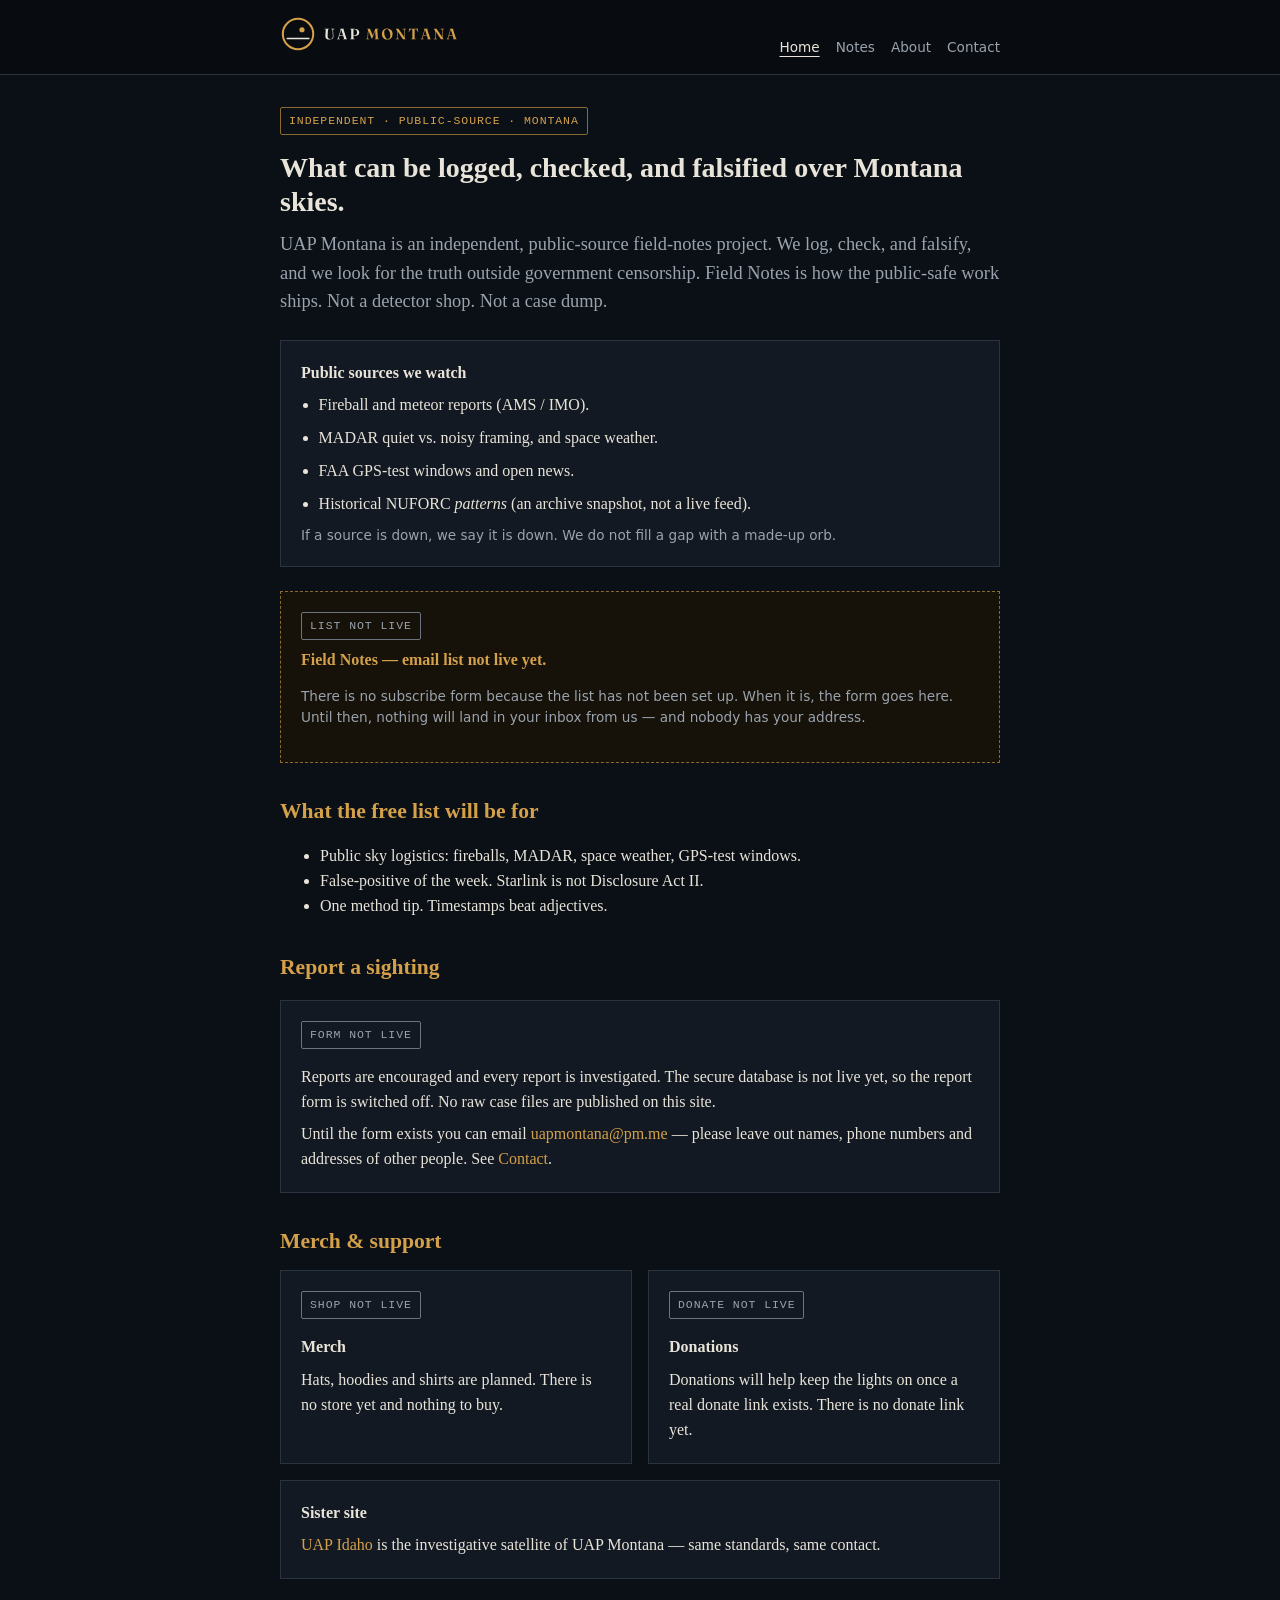
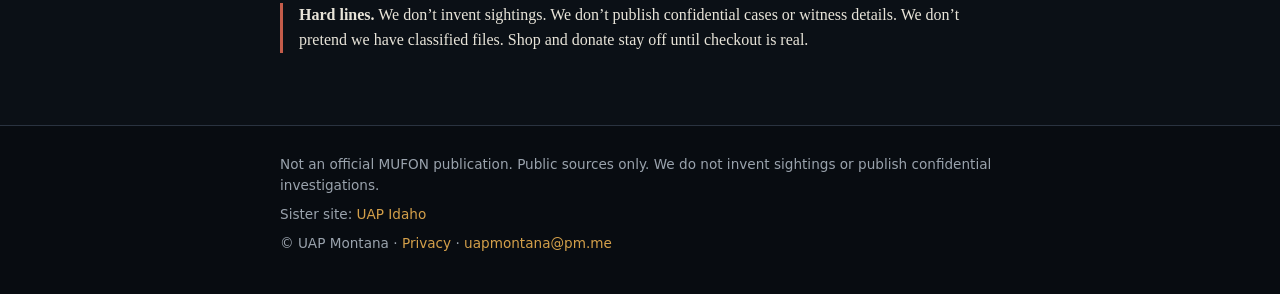
==== index.html @ 1a545028 "Initial site" ====
<!DOCTYPE html>
<html lang="en" data-theme="dark">
<head>
<meta charset="utf-8" />
<meta name="viewport" content="width=device-width, initial-scale=1" />
<title>UAP Montana — independent public-source field notes</title>
<meta name="description" content="UAP Montana is an independent, public-source field-notes project logging, checking and falsifying what is reported over Montana skies. No invented sightings." />
<meta name="color-scheme" content="dark" />
<meta name="theme-color" content="#0b1016" />

<link rel="canonical" href="https://uapmontana.com/" />
<link rel="icon" href="/favicon.svg" type="image/svg+xml" />
<link rel="icon" href="/favicon.ico" sizes="any" />
<link rel="icon" href="/favicon-32.png" type="image/png" sizes="32x32" />
<link rel="icon" href="/favicon-192.png" type="image/png" sizes="192x192" />
<link rel="apple-touch-icon" href="/apple-touch-icon.png" />
<meta property="og:type" content="website" />
<meta property="og:site_name" content="UAP Montana" />
<meta property="og:title" content="UAP Montana — independent public-source field notes" />
<meta property="og:description" content="UAP Montana is an independent, public-source field-notes project logging, checking and falsifying what is reported over Montana skies. No invented sightings." />
<meta property="og:url" content="https://uapmontana.com/" />
<meta property="og:image" content="https://uapmontana.com/og.png" />
<meta property="og:image:width" content="1200" />
<meta property="og:image:height" content="630" />
<meta property="og:image:alt" content="UAP Montana — public-source field notes" />
<meta name="twitter:card" content="summary_large_image" />
<meta name="twitter:title" content="UAP Montana — independent public-source field notes" />
<meta name="twitter:description" content="UAP Montana is an independent, public-source field-notes project logging, checking and falsifying what is reported over Montana skies. No invented sightings." />
<meta name="twitter:image" content="https://uapmontana.com/og.png" />
<link rel="stylesheet" href="/styles.css" />
</head>
<body>
<a class="skip" href="#main">Skip to content</a>

<header class="site-header"><div class="wrap">
<a class="brand" href="/" aria-label="UAP Montana — home"><img src="/logo.svg" alt="UAP Montana" width="177.7" height="36" /></a>
<nav class="nav" aria-label="Primary"><a href="/" aria-current="page">Home</a><a href="/notes.html">Notes</a><a href="/about.html">About</a><a href="/contact.html">Contact</a></nav>
</div></header>
<main id="main"><div class="wrap">
<span class="badge">Independent · public-source · Montana</span>
<h1>What can be logged, checked, and falsified over Montana skies.</h1>
<p class="lede">UAP Montana is an independent, public-source field-notes project. We log, check, and falsify, and we look for the truth outside government censorship. Field Notes is how the public-safe work ships. Not a detector shop. Not a case dump.</p>

<div class="card">
<strong>Public sources we watch</strong>
<ul>
<li>Fireball and meteor reports (AMS / IMO).</li>
<li>MADAR quiet vs. noisy framing, and space weather.</li>
<li>FAA GPS-test windows and open news.</li>
<li>Historical NUFORC <em>patterns</em> (an archive snapshot, not a live feed).</li>
</ul>
<p class="note">If a source is down, we say it is down. We do not fill a gap with a made-up orb.</p>
</div>

<div class="cta">
<span class="badge badge--dark">List not live</span><br />
<strong>Field Notes — email list not live yet.</strong>
<p class="ghost">There is no subscribe form because the list has not been set up. When it is, the form goes here. Until then, nothing will land in your inbox from us — and nobody has your address.</p>
</div>

<h2>What the free list will be for</h2>
<ul>
<li>Public sky logistics: fireballs, MADAR, space weather, GPS-test windows.</li>
<li>False-positive of the week. Starlink is not Disclosure Act II.</li>
<li>One method tip. Timestamps beat adjectives.</li>
</ul>

<section id="report" aria-labelledby="report-h">
<h2 id="report-h">Report a sighting</h2>
<div class="card">
<span class="badge badge--dark">Form not live</span>
<p>Reports are encouraged and every report is investigated. The secure database is not live yet, so the report form is switched off. No raw case files are published on this site.</p>
<p>Until the form exists you can email <a href="mailto:uapmontana@pm.me">uapmontana@pm.me</a> — please leave out names, phone numbers and addresses of other people. See <a href="/contact.html">Contact</a>.</p>
</div>
</section>

<section id="support" aria-labelledby="support-h">
<h2 id="support-h">Merch &amp; support</h2>
<div class="grid">
<article class="card"><span class="badge badge--dark">Shop not live</span><p><strong>Merch</strong></p><p>Hats, hoodies and shirts are planned. There is no store yet and nothing to buy.</p></article>
<article class="card"><span class="badge badge--dark">Donate not live</span><p><strong>Donations</strong></p><p>Donations will help keep the lights on once a real donate link exists. There is no donate link yet.</p></article>
</div>
</section>

<div class="card">
<strong>Sister site</strong>
<p><a href="https://uapidaho.com/">UAP Idaho</a> is the investigative satellite of UAP Montana — same standards, same contact.</p>
</div>

<div class="hard">
<p><strong>Hard lines.</strong> We don’t invent sightings. We don’t publish confidential cases or witness details. We don’t pretend we have classified files. Shop and donate stay off until checkout is real.</p>
</div>
</div></main>
<footer class="site-footer"><div class="wrap">
<p>Not an official MUFON publication. Public sources only. We do not invent sightings or publish confidential investigations.</p>
<p>Sister site: <a href="https://uapidaho.com/">UAP Idaho</a></p>
<p>© UAP Montana · <a href="/privacy.html">Privacy</a> · <a href="mailto:uapmontana@pm.me">uapmontana@pm.me</a></p>
</div></footer>
</body>
</html>
---- styles.css ----
/* UAP Montana — uapmontana.com. Tokens: UAP Montana/Idaho design system. */
:root,
[data-theme="dark"],
.theme-dark {
  color-scheme: dark;

  --color-bg: #0b1016;
  --color-bg-elevated: #121922;
  --color-bg-deep: #080c11;
  --color-ink: #e8e4d9;
  --color-muted: #9aa3ad;
  --color-line: #2a3340;
  --color-accent: #d4a04a;
  --color-accent-dim: #8a6a2e;
  --color-accent-wash: #161109;
  --color-danger: #c45c4a;
  --color-focus: #d4a04a;
  --color-status-dark: #6b7280;
  --color-status-live: #4a9e6f;

  --font-serif: "Iowan Old Style", "Palatino Linotype", Palatino, "Book Antiqua", Georgia, "Times New Roman", serif;
  --font-sans: "Segoe UI", system-ui, -apple-system, BlinkMacSystemFont, "Helvetica Neue", Arial, sans-serif;
  --font-mono: ui-monospace, "Cascadia Code", "SF Mono", Consolas, "Liberation Mono", Menlo, monospace;

  --text-xs: 0.72rem;
  --text-sm: 0.85rem;
  --text-base: 1rem;
  --text-md: 1.05rem;
  --text-lg: 1.15rem;
  --text-xl: 1.35rem;
  --text-2xl: 1.75rem;
  --text-3xl: 2rem;

  --leading-tight: 1.2;
  --leading-snug: 1.35;
  --leading-normal: 1.55;
  --tracking-badge: 0.08em;
  --tracking-brand: 0.1em;

  --space-1: 0.25rem;
  --space-2: 0.5rem;
  --space-3: 0.75rem;
  --space-4: 1rem;
  --space-5: 1.25rem;
  --space-6: 1.5rem;
  --space-8: 2rem;
  --space-10: 2.5rem;
  --space-12: 3rem;
  --space-16: 4rem;

  --measure: 720px;
  --measure-wide: 960px;
  --gutter: 1.2rem;

  --radius-none: 0;
  --radius-sm: 2px;
  --radius-md: 4px;

  --elev-0: none;
  --elev-1: 0 1px 0 rgba(0, 0, 0, 0.35);
  --elev-2: 0 4px 16px rgba(0, 0, 0, 0.35);

  --duration-fast: 150ms;
  --ease-default: ease;

  --border: 1px solid var(--color-line);
  --border-dashed-accent: 1px dashed var(--color-accent-dim);
}

[data-theme="light"],
.theme-light {
  color-scheme: light;

  --color-bg: #f4f2ec;
  --color-bg-elevated: #ffffff;
  --color-bg-deep: #ebe7df;
  --color-ink: #1a1f26;
  --color-muted: #5c6570;
  --color-line: #c8c2b4;
  --color-accent: #9a6f28;
  --color-accent-dim: #b8924a;
  --color-accent-wash: #f5edd8;
  --color-danger: #a84838;
  --color-focus: #9a6f28;
  --color-status-dark: #6b7280;
  --color-status-live: #2f7a52;

  --elev-1: 0 1px 0 rgba(0, 0, 0, 0.06);
  --elev-2: 0 4px 16px rgba(0, 0, 0, 0.08);
}

@media (prefers-reduced-motion: reduce) {
  :root {
    --duration-fast: 0ms;
  }
}

*,*::before,*::after{box-sizing:border-box}
html{-webkit-text-size-adjust:100%}
html,body{margin:0;padding:0;background:var(--color-bg);color:var(--color-ink)}
body{font-family:var(--font-serif);font-size:var(--text-base);line-height:var(--leading-normal);min-height:100vh;display:flex;flex-direction:column}
a{color:var(--color-accent);text-decoration:none}
a:hover{text-decoration:underline;text-underline-offset:3px}
a:focus-visible,button:focus-visible,input:focus-visible,textarea:focus-visible{outline:2px solid var(--color-focus);outline-offset:2px}
.wrap{width:min(var(--measure),calc(100% - (var(--gutter) * 2)));margin-inline:auto}
.skip{position:absolute;left:-9999px}
.skip:focus{left:var(--space-4);top:var(--space-4);z-index:100;background:var(--color-bg-elevated);color:var(--color-ink);padding:var(--space-2) var(--space-3)}
.sat-banner{background:var(--color-accent-wash);border-bottom:1px solid var(--color-accent-dim);padding:var(--space-3) 0;font-family:var(--font-sans);font-size:var(--text-sm);color:var(--color-muted)}
.sat-banner strong{color:var(--color-ink);font-weight:600}
.site-header{background:var(--color-bg-deep);border-bottom:var(--border);padding:var(--space-4) 0 var(--space-3)}
.site-header .wrap{display:flex;align-items:baseline;justify-content:space-between;gap:var(--space-4);flex-wrap:wrap}
.brand{font-size:var(--text-md);letter-spacing:var(--tracking-brand);text-transform:uppercase;color:var(--color-ink)}
.brand{display:inline-block;line-height:0}
.brand img{display:block;height:36px;width:auto;max-width:100%}
.brand:hover{text-decoration:none}
@media (max-width:420px){.brand img{height:30px}}
.brand span{color:var(--color-accent)}
.nav{display:flex;gap:var(--space-4);flex-wrap:wrap;font-family:var(--font-sans);font-size:var(--text-sm)}
.nav a{color:var(--color-muted);padding:var(--space-1) 0}
.nav a[aria-current="page"]{color:var(--color-ink);text-decoration:underline;text-underline-offset:4px}
main{flex:1;padding:var(--space-8) 0 var(--space-12)}
.badge{display:inline-block;font-family:var(--font-mono);font-size:var(--text-xs);letter-spacing:var(--tracking-badge);text-transform:uppercase;border:1px solid var(--color-accent-dim);color:var(--color-accent);padding:var(--space-1) var(--space-2);border-radius:var(--radius-sm);margin-bottom:var(--space-4)}
.badge--dark{color:var(--color-muted);border-color:var(--color-status-dark);margin:0 0 var(--space-2)}
h1{font-size:var(--text-2xl);font-weight:600;line-height:var(--leading-tight);margin:0 0 var(--space-3)}
h2{font-size:var(--text-xl);font-weight:600;color:var(--color-accent);margin:var(--space-8) 0 var(--space-3)}
.sat-line{font-family:var(--font-sans);font-size:var(--text-sm);color:var(--color-muted);margin:0 0 var(--space-6);letter-spacing:.02em}
.lede{font-size:var(--text-lg);color:var(--color-muted);margin:0 0 var(--space-6)}
.card{background:var(--color-bg-elevated);border:var(--border);padding:var(--space-5);margin:var(--space-4) 0}
.card p{margin:var(--space-2) 0 0}
.card strong{color:var(--color-ink)}
.card ul{margin:var(--space-2) 0 0;padding-left:1.1rem}
.card li{margin:var(--space-2) 0}
.cta{margin:var(--space-6) 0;padding:var(--space-5);border:var(--border-dashed-accent);background:var(--color-accent-wash)}
.cta strong{color:var(--color-accent)}
.ghost,.note{color:var(--color-muted);font-size:var(--text-sm);font-family:var(--font-sans)}
.hard{border-left:3px solid var(--color-danger);padding-left:var(--space-4);margin:var(--space-6) 0}
.grid{display:grid;gap:var(--space-4);grid-template-columns:1fr 1fr}
.grid .card{margin:0}
@media (max-width:560px){.grid{grid-template-columns:1fr}h1{font-size:1.55rem}.lede{font-size:1.05rem}}
label{display:block;font-family:var(--font-sans);font-size:var(--text-sm);margin:var(--space-3) 0 var(--space-1)}
input,textarea{width:100%;background:#0a0e13;color:var(--color-ink);border:var(--border);padding:.55rem .65rem;font:inherit;opacity:.6}
textarea{min-height:8rem}
button{display:inline-block;margin-top:var(--space-3);background:#2a2416;color:var(--color-muted);border:var(--border);padding:.5rem .9rem;font:inherit;cursor:not-allowed}
fieldset{border:0;padding:0;margin:0}
code{font-family:var(--font-mono);font-size:.92em}
.site-footer{border-top:var(--border);background:var(--color-bg-deep);padding:var(--space-5) 0 var(--space-8);font-family:var(--font-sans);font-size:var(--text-sm);color:var(--color-muted)}
.site-footer p{margin:var(--space-2) 0}
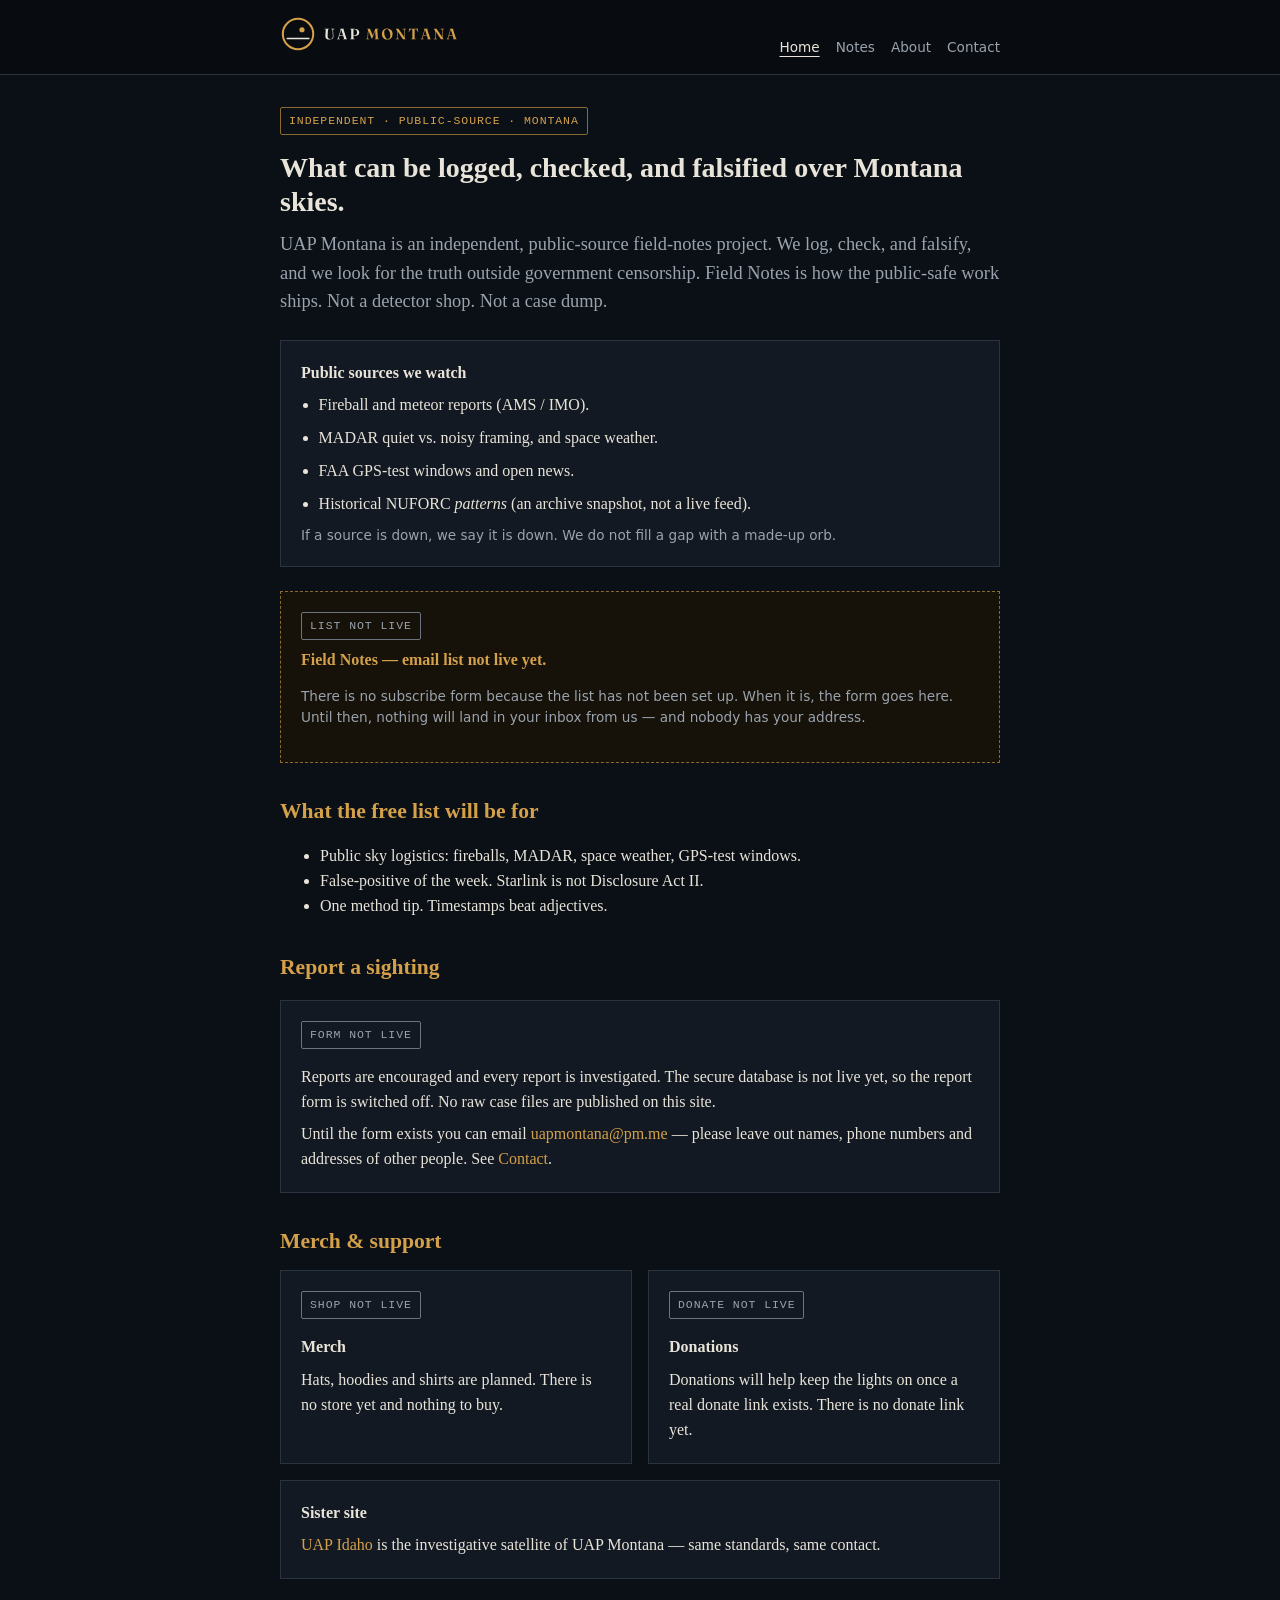
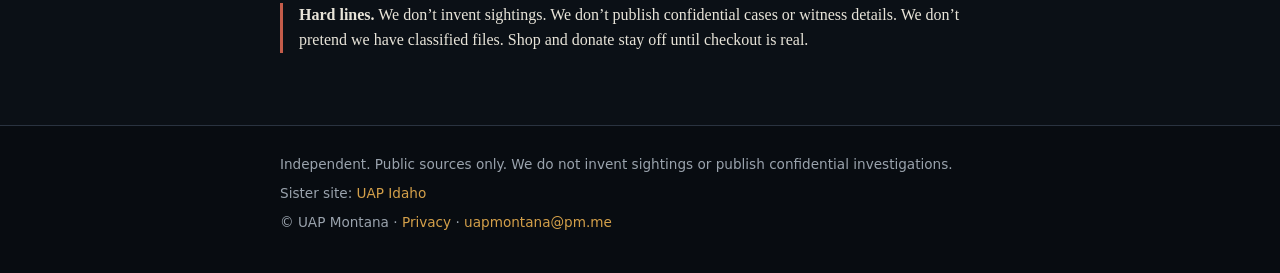
==== commit a384d2a1: "Trim MUFON references" ====
--- a/index.html
+++ b/index.html
@@ -92,7 +92,7 @@
 </div>
 </div></main>
 <footer class="site-footer"><div class="wrap">
-<p>Not an official MUFON publication. Public sources only. We do not invent sightings or publish confidential investigations.</p>
+<p>Independent. Public sources only. We do not invent sightings or publish confidential investigations.</p>
 <p>Sister site: <a href="https://uapidaho.com/">UAP Idaho</a></p>
 <p>© UAP Montana · <a href="/privacy.html">Privacy</a> · <a href="mailto:uapmontana@pm.me">uapmontana@pm.me</a></p>
 </div></footer>
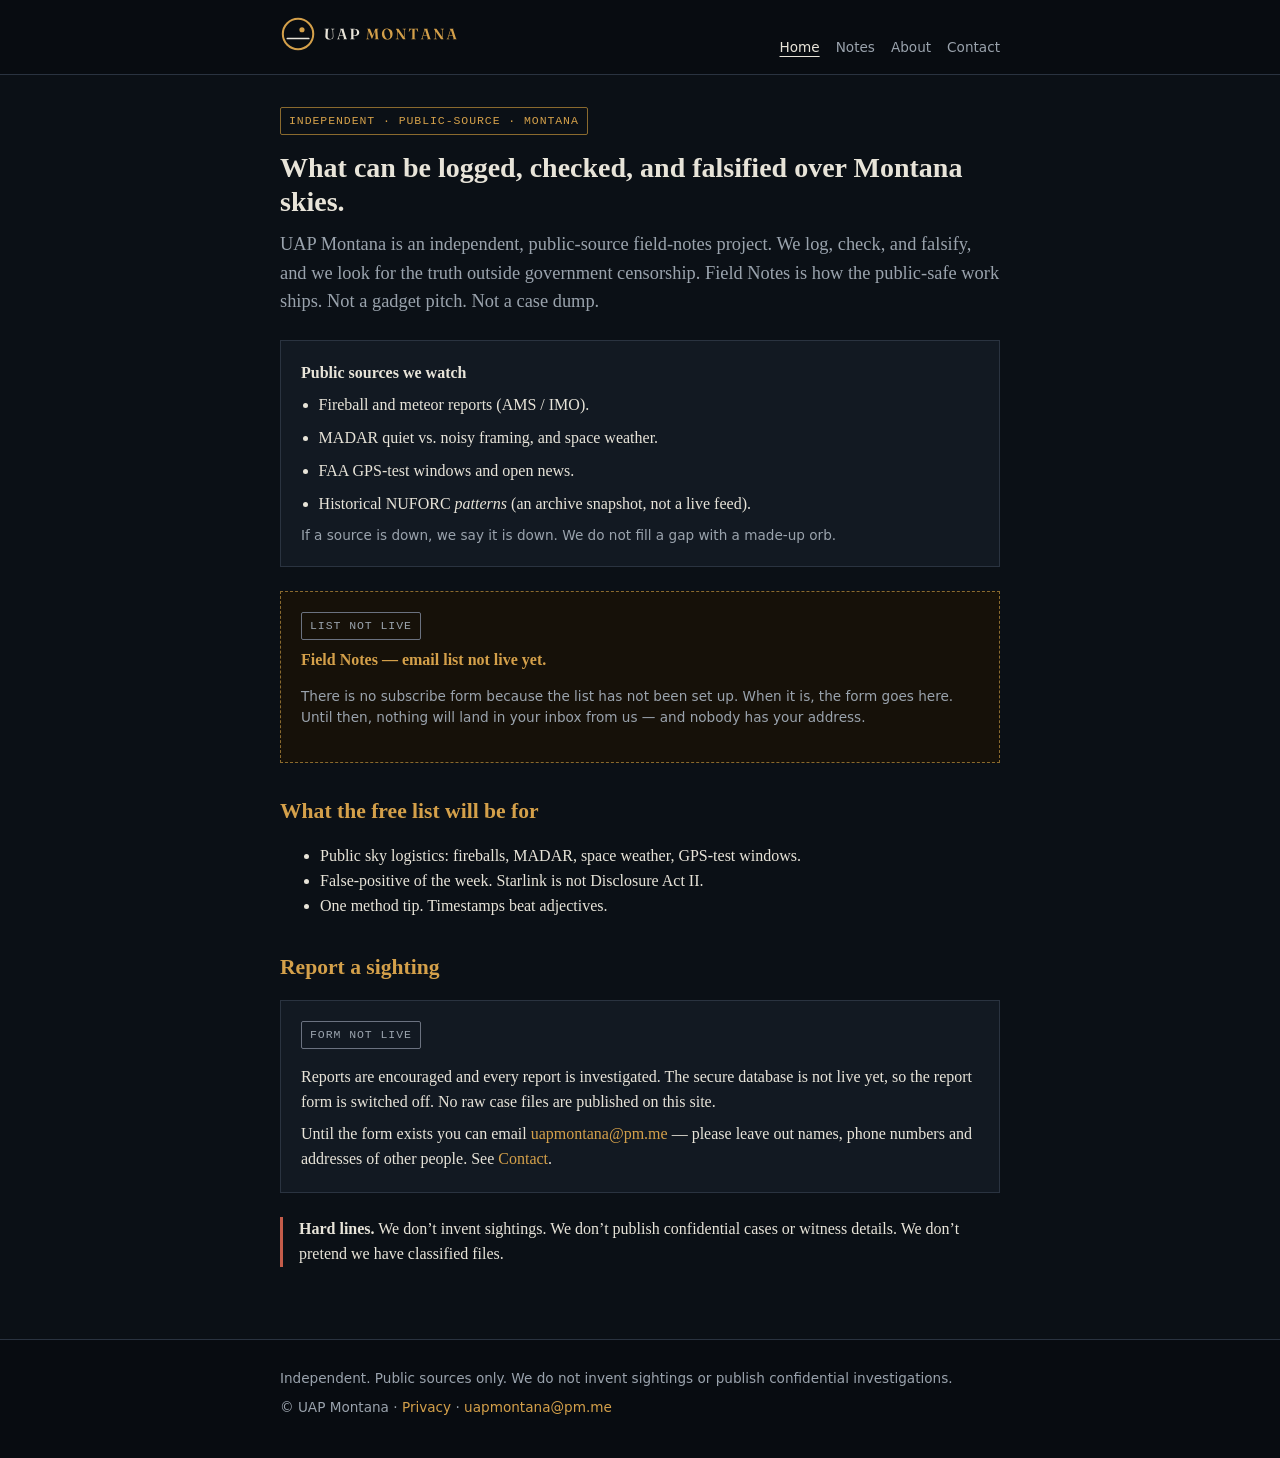
==== commit a41d34ef: "Remove cross-site references and merch content" ====
--- a/index.html
+++ b/index.html
@@ -31,7 +31,6 @@
 </head>
 <body>
 <a class="skip" href="#main">Skip to content</a>
-
 <header class="site-header"><div class="wrap">
 <a class="brand" href="/" aria-label="UAP Montana — home"><img src="/logo.svg" alt="UAP Montana" width="177.7" height="36" /></a>
 <nav class="nav" aria-label="Primary"><a href="/" aria-current="page">Home</a><a href="/notes.html">Notes</a><a href="/about.html">About</a><a href="/contact.html">Contact</a></nav>
@@ -39,7 +38,7 @@
 <main id="main"><div class="wrap">
 <span class="badge">Independent · public-source · Montana</span>
 <h1>What can be logged, checked, and falsified over Montana skies.</h1>
-<p class="lede">UAP Montana is an independent, public-source field-notes project. We log, check, and falsify, and we look for the truth outside government censorship. Field Notes is how the public-safe work ships. Not a detector shop. Not a case dump.</p>
+<p class="lede">UAP Montana is an independent, public-source field-notes project. We log, check, and falsify, and we look for the truth outside government censorship. Field Notes is how the public-safe work ships. Not a gadget pitch. Not a case dump.</p>
 
 <div class="card">
 <strong>Public sources we watch</strong>
@@ -74,26 +73,12 @@
 </div>
 </section>
 
-<section id="support" aria-labelledby="support-h">
-<h2 id="support-h">Merch &amp; support</h2>
-<div class="grid">
-<article class="card"><span class="badge badge--dark">Shop not live</span><p><strong>Merch</strong></p><p>Hats, hoodies and shirts are planned. There is no store yet and nothing to buy.</p></article>
-<article class="card"><span class="badge badge--dark">Donate not live</span><p><strong>Donations</strong></p><p>Donations will help keep the lights on once a real donate link exists. There is no donate link yet.</p></article>
-</div>
-</section>
-
-<div class="card">
-<strong>Sister site</strong>
-<p><a href="https://uapidaho.com/">UAP Idaho</a> is the investigative satellite of UAP Montana — same standards, same contact.</p>
-</div>
-
 <div class="hard">
-<p><strong>Hard lines.</strong> We don’t invent sightings. We don’t publish confidential cases or witness details. We don’t pretend we have classified files. Shop and donate stay off until checkout is real.</p>
+<p><strong>Hard lines.</strong> We don’t invent sightings. We don’t publish confidential cases or witness details. We don’t pretend we have classified files.</p>
 </div>
 </div></main>
 <footer class="site-footer"><div class="wrap">
 <p>Independent. Public sources only. We do not invent sightings or publish confidential investigations.</p>
-<p>Sister site: <a href="https://uapidaho.com/">UAP Idaho</a></p>
 <p>© UAP Montana · <a href="/privacy.html">Privacy</a> · <a href="mailto:uapmontana@pm.me">uapmontana@pm.me</a></p>
 </div></footer>
 </body>
--- a/styles.css
+++ b/styles.css
@@ -1,4 +1,4 @@
-/* UAP Montana — uapmontana.com. Tokens: UAP Montana/Idaho design system. */
+/* UAP Montana */
 :root,
 [data-theme="dark"],
 .theme-dark {
@@ -105,8 +105,6 @@
 .wrap{width:min(var(--measure),calc(100% - (var(--gutter) * 2)));margin-inline:auto}
 .skip{position:absolute;left:-9999px}
 .skip:focus{left:var(--space-4);top:var(--space-4);z-index:100;background:var(--color-bg-elevated);color:var(--color-ink);padding:var(--space-2) var(--space-3)}
-.sat-banner{background:var(--color-accent-wash);border-bottom:1px solid var(--color-accent-dim);padding:var(--space-3) 0;font-family:var(--font-sans);font-size:var(--text-sm);color:var(--color-muted)}
-.sat-banner strong{color:var(--color-ink);font-weight:600}
 .site-header{background:var(--color-bg-deep);border-bottom:var(--border);padding:var(--space-4) 0 var(--space-3)}
 .site-header .wrap{display:flex;align-items:baseline;justify-content:space-between;gap:var(--space-4);flex-wrap:wrap}
 .brand{font-size:var(--text-md);letter-spacing:var(--tracking-brand);text-transform:uppercase;color:var(--color-ink)}
@@ -123,7 +121,6 @@
 .badge--dark{color:var(--color-muted);border-color:var(--color-status-dark);margin:0 0 var(--space-2)}
 h1{font-size:var(--text-2xl);font-weight:600;line-height:var(--leading-tight);margin:0 0 var(--space-3)}
 h2{font-size:var(--text-xl);font-weight:600;color:var(--color-accent);margin:var(--space-8) 0 var(--space-3)}
-.sat-line{font-family:var(--font-sans);font-size:var(--text-sm);color:var(--color-muted);margin:0 0 var(--space-6);letter-spacing:.02em}
 .lede{font-size:var(--text-lg);color:var(--color-muted);margin:0 0 var(--space-6)}
 .card{background:var(--color-bg-elevated);border:var(--border);padding:var(--space-5);margin:var(--space-4) 0}
 .card p{margin:var(--space-2) 0 0}
@@ -134,9 +131,7 @@
 .cta strong{color:var(--color-accent)}
 .ghost,.note{color:var(--color-muted);font-size:var(--text-sm);font-family:var(--font-sans)}
 .hard{border-left:3px solid var(--color-danger);padding-left:var(--space-4);margin:var(--space-6) 0}
-.grid{display:grid;gap:var(--space-4);grid-template-columns:1fr 1fr}
-.grid .card{margin:0}
-@media (max-width:560px){.grid{grid-template-columns:1fr}h1{font-size:1.55rem}.lede{font-size:1.05rem}}
+@media (max-width:560px){h1{font-size:1.55rem}.lede{font-size:1.05rem}}
 label{display:block;font-family:var(--font-sans);font-size:var(--text-sm);margin:var(--space-3) 0 var(--space-1)}
 input,textarea{width:100%;background:#0a0e13;color:var(--color-ink);border:var(--border);padding:.55rem .65rem;font:inherit;opacity:.6}
 textarea{min-height:8rem}
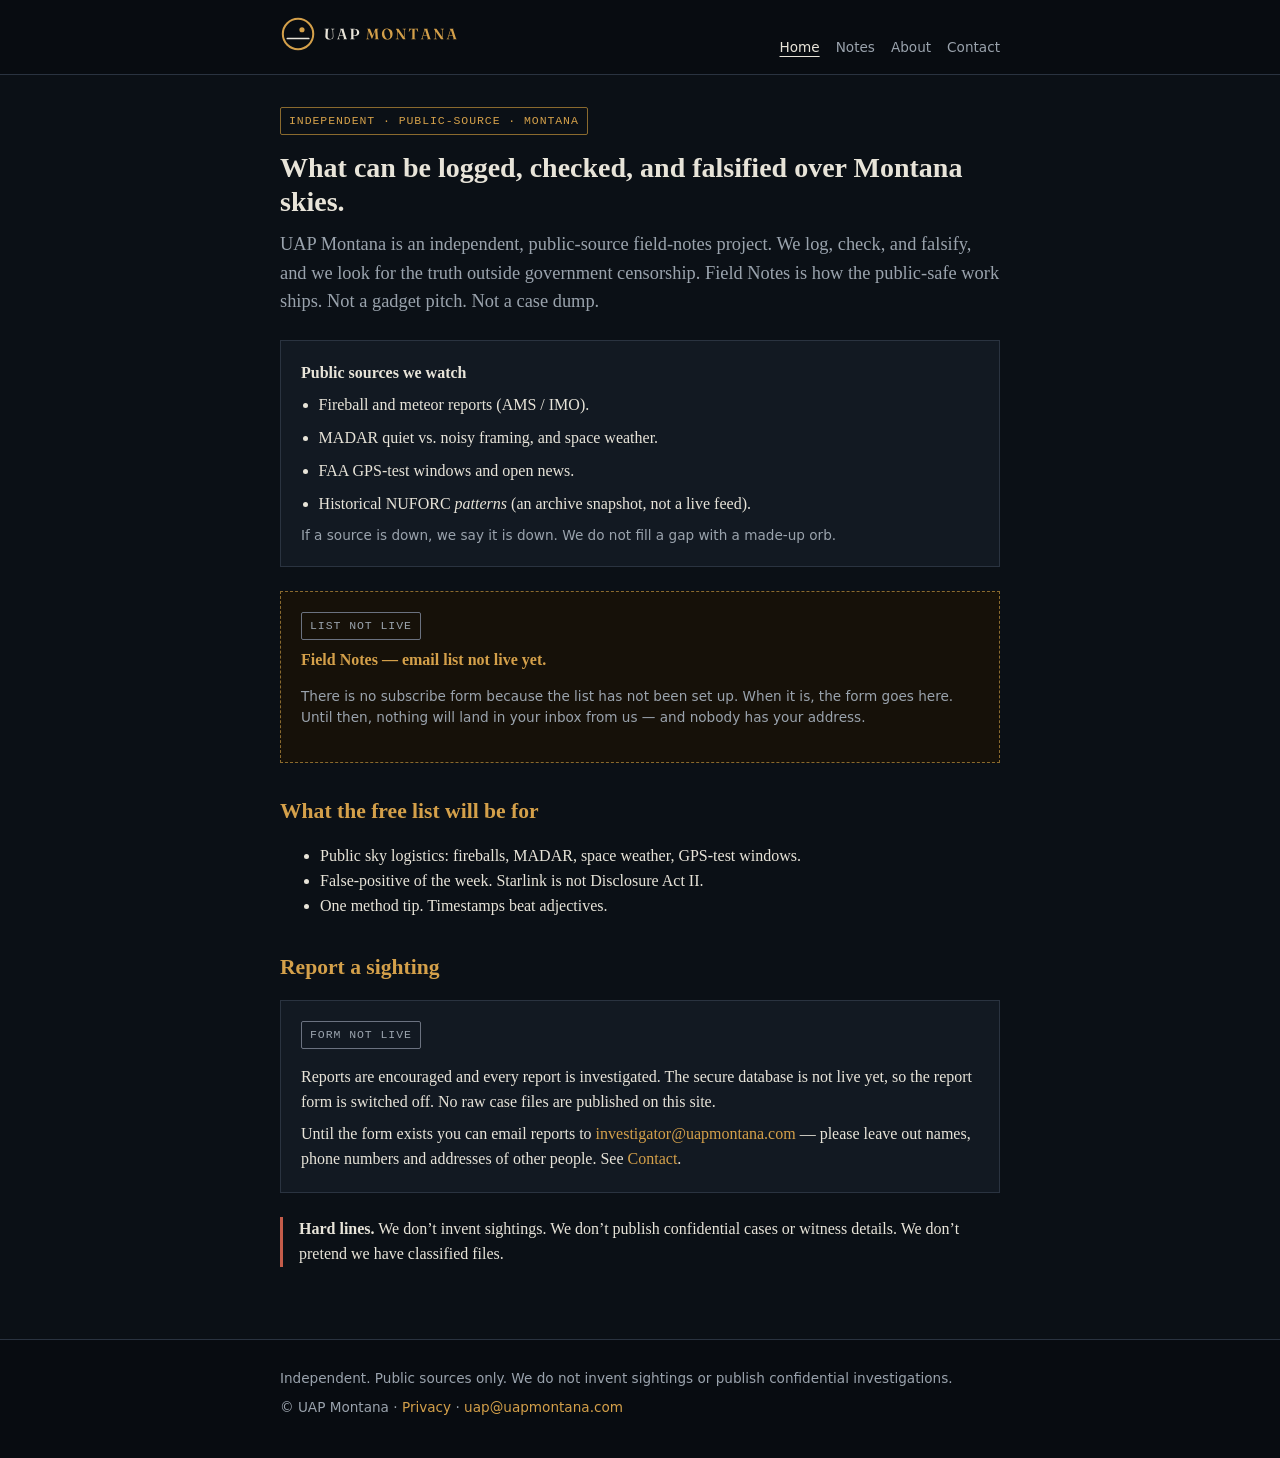
==== commit 593608c9: "Update contact addresses" ====
--- a/index.html
+++ b/index.html
@@ -69,7 +69,7 @@
 <div class="card">
 <span class="badge badge--dark">Form not live</span>
 <p>Reports are encouraged and every report is investigated. The secure database is not live yet, so the report form is switched off. No raw case files are published on this site.</p>
-<p>Until the form exists you can email <a href="mailto:uapmontana@pm.me">uapmontana@pm.me</a> — please leave out names, phone numbers and addresses of other people. See <a href="/contact.html">Contact</a>.</p>
+<p>Until the form exists you can email reports to <a href="mailto:investigator@uapmontana.com">investigator@uapmontana.com</a> — please leave out names, phone numbers and addresses of other people. See <a href="/contact.html">Contact</a>.</p>
 </div>
 </section>
 
@@ -79,7 +79,7 @@
 </div></main>
 <footer class="site-footer"><div class="wrap">
 <p>Independent. Public sources only. We do not invent sightings or publish confidential investigations.</p>
-<p>© UAP Montana · <a href="/privacy.html">Privacy</a> · <a href="mailto:uapmontana@pm.me">uapmontana@pm.me</a></p>
+<p>© UAP Montana · <a href="/privacy.html">Privacy</a> · <a href="mailto:uap@uapmontana.com">uap@uapmontana.com</a></p>
 </div></footer>
 </body>
 </html>
